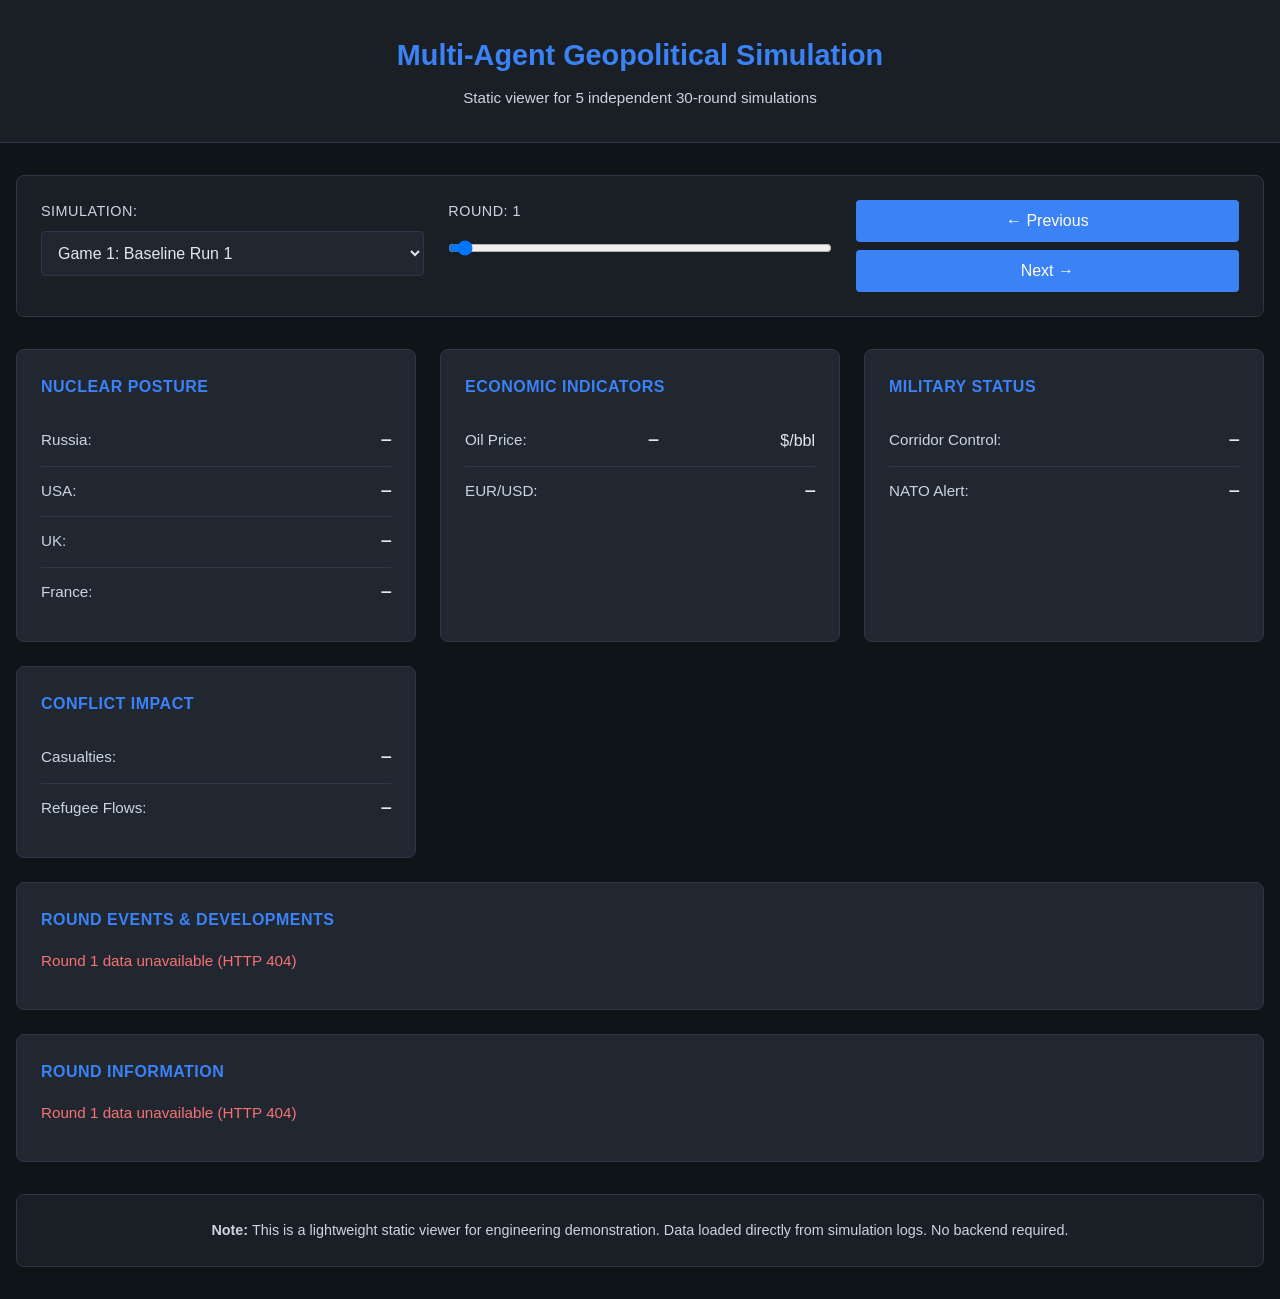
==== viewer_static_demo/index.html @ e7a1c347 "Add static GitHub Pages-compatible viewer - Static HTML/CSS/JS viewer in viewer_static_demo/ - Loads" ====
<!DOCTYPE html>
<html lang="en">
<head>
    <meta charset="UTF-8">
    <meta name="viewport" content="width=device-width, initial-scale=1.0">
    <title>WarGame Simulation Viewer</title>
    <link rel="stylesheet" href="style.css">
</head>
<body>
    <header>
        <h1>Multi-Agent Geopolitical Simulation</h1>
        <p>Static viewer for 5 independent 30-round simulations</p>
    </header>

    <div class="container">
        <section class="controls">
            <div class="control-group">
                <label for="gameSelect">Simulation:</label>
                <select id="gameSelect">
                    <option value="game_20260214_175118">Game 1: Baseline Run 1</option>
                    <option value="game_20260214_175116">Game 2: Baseline Run 2</option>
                    <option value="game_20260213_205400">Game 3: High-Escalation</option>
                    <option value="game_20260214_175117">Game 4: Baseline Run 3</option>
                    <option value="game_20260213_220004">Game 5: Extended (35 countries)</option>
                </select>
            </div>

            <div class="control-group">
                <label for="roundSlider">Round: <span id="roundDisplay">1</span></label>
                <input type="range" id="roundSlider" min="1" max="30" value="1">
            </div>

            <div class="control-group">
                <button id="prevBtn">← Previous</button>
                <button id="nextBtn">Next →</button>
            </div>
        </section>

        <section class="metrics-grid">
            <div class="card">
                <h3>Nuclear Posture</h3>
                <div class="metric-row">
                    <span>Russia:</span>
                    <strong id="nucRU">—</strong>
                </div>
                <div class="metric-row">
                    <span>USA:</span>
                    <strong id="nucUS">—</strong>
                </div>
                <div class="metric-row">
                    <span>UK:</span>
                    <strong id="nucGB">—</strong>
                </div>
                <div class="metric-row">
                    <span>France:</span>
                    <strong id="nucFR">—</strong>
                </div>
            </div>

            <div class="card">
                <h3>Economic Indicators</h3>
                <div class="metric-row">
                    <span>Oil Price:</span>
                    <strong id="oilPrice">—</strong> $/bbl
                </div>
                <div class="metric-row">
                    <span>EUR/USD:</span>
                    <strong id="eurUsd">—</strong>
                </div>
            </div>

            <div class="card">
                <h3>Military Status</h3>
                <div class="metric-row">
                    <span>Corridor Control:</span>
                    <strong id="corridor">—</strong>
                </div>
                <div class="metric-row">
                    <span>NATO Alert:</span>
                    <strong id="natolert">—</strong>
                </div>
            </div>

            <div class="card">
                <h3>Conflict Impact</h3>
                <div class="metric-row">
                    <span>Casualties:</span>
                    <strong id="casualties">—</strong>
                </div>
                <div class="metric-row">
                    <span>Refugee Flows:</span>
                    <strong id="refugees">—</strong>
                </div>
            </div>

            <div class="card wide">
                <h3>Round Events & Developments</h3>
                <div id="eventsPanel">
                    <p class="placeholder">Select a round to view events</p>
                </div>
            </div>

            <div class="card wide">
                <h3>Round Information</h3>
                <div id="roundInfo">
                    <p class="placeholder">Game time and status</p>
                </div>
            </div>
        </section>

        <section class="info">
            <p><strong>Note:</strong> This is a lightweight static viewer for engineering demonstration.
               Data loaded directly from simulation logs. No backend required.</p>
        </section>
    </div>

    <script src="app.js"></script>
</body>
</html>
---- viewer_static_demo/style.css ----
/* WarGame Static Viewer Styles */

:root {
    --bg-primary: #0f1419;
    --bg-secondary: #1a1f26;
    --bg-card: #212731;
    --border-color: #2d3748;
    --text-primary: #e2e8f0;
    --text-secondary: #cbd5e1;
    --accent: #3b82f6;
    --accent-alt: #8b5cf6;
}

* {
    margin: 0;
    padding: 0;
    box-sizing: border-box;
}

body {
    font-family: -apple-system, BlinkMacSystemFont, 'Segoe UI', 'Roboto', sans-serif;
    background-color: var(--bg-primary);
    color: var(--text-primary);
    line-height: 1.6;
}

header {
    background-color: var(--bg-secondary);
    border-bottom: 1px solid var(--border-color);
    padding: 2rem 1rem;
    text-align: center;
}

header h1 {
    font-size: 1.8rem;
    font-weight: 600;
    margin-bottom: 0.5rem;
    color: var(--accent);
}

header p {
    color: var(--text-secondary);
    font-size: 0.95rem;
}

.container {
    max-width: 1400px;
    margin: 0 auto;
    padding: 2rem 1rem;
}

/* Controls Section */
.controls {
    background-color: var(--bg-secondary);
    border: 1px solid var(--border-color);
    border-radius: 8px;
    padding: 1.5rem;
    margin-bottom: 2rem;
    display: grid;
    grid-template-columns: repeat(auto-fit, minmax(250px, 1fr));
    gap: 1.5rem;
}

.control-group {
    display: flex;
    flex-direction: column;
    gap: 0.5rem;
}

.control-group label {
    font-size: 0.9rem;
    font-weight: 500;
    color: var(--text-secondary);
    text-transform: uppercase;
    letter-spacing: 0.5px;
}

.control-group select,
.control-group input[type="range"],
.control-group button {
    padding: 0.75rem;
    border: 1px solid var(--border-color);
    border-radius: 4px;
    background-color: var(--bg-card);
    color: var(--text-primary);
    font-size: 1rem;
    cursor: pointer;
}

.control-group select:hover,
.control-group select:focus {
    border-color: var(--accent);
    outline: none;
}

.control-group input[type="range"] {
    padding: 0.5rem;
    cursor: pointer;
}

.control-group button {
    background-color: var(--accent);
    color: white;
    font-weight: 500;
    border: none;
    transition: background-color 0.2s;
}

.control-group button:hover {
    background-color: var(--accent-alt);
}

.control-group button:disabled {
    opacity: 0.5;
    cursor: not-allowed;
}

/* Metrics Grid */
.metrics-grid {
    display: grid;
    grid-template-columns: repeat(auto-fit, minmax(300px, 1fr));
    gap: 1.5rem;
    margin-bottom: 2rem;
}

.card {
    background-color: var(--bg-card);
    border: 1px solid var(--border-color);
    border-radius: 8px;
    padding: 1.5rem;
}

.card.wide {
    grid-column: 1 / -1;
}

.card h3 {
    font-size: 1rem;
    font-weight: 600;
    color: var(--accent);
    margin-bottom: 1rem;
    text-transform: uppercase;
    letter-spacing: 0.5px;
}

.metric-row {
    display: flex;
    justify-content: space-between;
    padding: 0.75rem 0;
    border-bottom: 1px solid var(--border-color);
}

.metric-row:last-child {
    border-bottom: none;
}

.metric-row span {
    color: var(--text-secondary);
    font-size: 0.95rem;
}

.metric-row strong {
    color: var(--text-primary);
    font-weight: 600;
    font-family: 'Courier New', monospace;
}

/* Events Panel */
#eventsPanel,
#roundInfo {
    color: var(--text-secondary);
    font-size: 0.95rem;
}

#eventsPanel p,
#roundInfo p {
    margin-bottom: 0.75rem;
}

#eventsPanel strong,
#roundInfo strong {
    color: var(--text-primary);
    display: block;
    margin-top: 1rem;
    margin-bottom: 0.5rem;
}

#eventsPanel strong:first-child,
#roundInfo strong:first-child {
    margin-top: 0;
}

/* Placeholder & Error States */
.placeholder {
    color: var(--text-secondary);
    font-style: italic;
}

.error {
    color: #f87171;
    font-weight: 500;
}

/* Info Section */
.info {
    background-color: var(--bg-secondary);
    border: 1px solid var(--border-color);
    border-radius: 8px;
    padding: 1.5rem;
    text-align: center;
    color: var(--text-secondary);
    font-size: 0.9rem;
}

/* Responsive */
@media (max-width: 768px) {
    header {
        padding: 1.5rem 1rem;
    }

    header h1 {
        font-size: 1.4rem;
    }

    .container {
        padding: 1rem;
    }

    .controls {
        grid-template-columns: 1fr;
        gap: 1rem;
    }

    .metrics-grid {
        grid-template-columns: 1fr;
        gap: 1rem;
    }

    .metric-row {
        padding: 0.5rem 0;
    }
}

/* Scrollbar styling (optional) */
::-webkit-scrollbar {
    width: 8px;
    height: 8px;
}

::-webkit-scrollbar-track {
    background: var(--bg-secondary);
}

::-webkit-scrollbar-thumb {
    background: var(--border-color);
    border-radius: 4px;
}

::-webkit-scrollbar-thumb:hover {
    background: var(--accent);
}
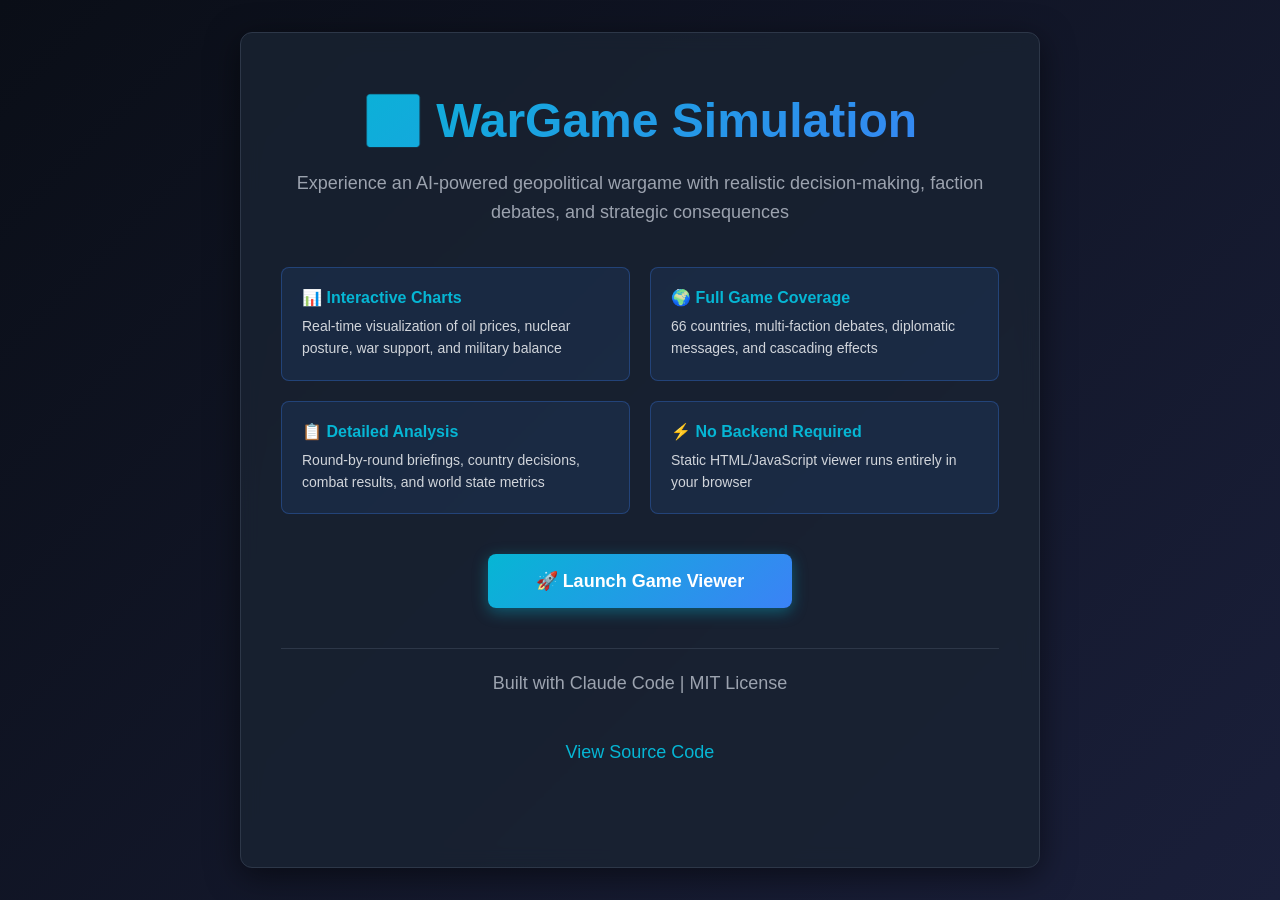
==== commit 18fea577: "Add demo section and GitHub Pages setup - Fix remote URL to multi-agent-simulation-engine repo - Add" ====
--- a/viewer_static_demo/index.html
+++ b/viewer_static_demo/index.html
@@ -1,119 +1,130 @@
 <!DOCTYPE html>
 <html lang="en">
 <head>
-    <meta charset="UTF-8">
-    <meta name="viewport" content="width=device-width, initial-scale=1.0">
-    <title>WarGame Simulation Viewer</title>
-    <link rel="stylesheet" href="style.css">
+  <meta charset="UTF-8">
+  <meta name="viewport" content="width=device-width, initial-scale=1.0">
+  <title>WarGame Simulation Viewer - Interactive Demo</title>
+  <style>
+    * { margin: 0; padding: 0; box-sizing: border-box; }
+    body {
+      font-family: -apple-system, BlinkMacSystemFont, 'Segoe UI', Roboto, sans-serif;
+      background: linear-gradient(135deg, #0a0e17 0%, #1a1f3a 100%);
+      color: #e5e7eb;
+      min-height: 100vh;
+      display: flex;
+      align-items: center;
+      justify-content: center;
+      padding: 20px;
+    }
+    .container {
+      max-width: 800px;
+      background: rgba(26, 35, 50, 0.8);
+      border: 1px solid #2d3748;
+      border-radius: 12px;
+      padding: 60px 40px;
+      backdrop-filter: blur(10px);
+      box-shadow: 0 8px 32px rgba(0, 0, 0, 0.5);
+      text-align: center;
+    }
+    h1 {
+      font-size: 48px;
+      margin-bottom: 20px;
+      background: linear-gradient(135deg, #06b6d4 0%, #3b82f6 100%);
+      -webkit-background-clip: text;
+      -webkit-text-fill-color: transparent;
+      background-clip: text;
+    }
+    p {
+      font-size: 18px;
+      color: #9ca3af;
+      margin-bottom: 40px;
+      line-height: 1.6;
+    }
+    .features {
+      display: grid;
+      grid-template-columns: 1fr 1fr;
+      gap: 20px;
+      margin-bottom: 40px;
+      text-align: left;
+    }
+    .feature {
+      padding: 20px;
+      background: rgba(59, 130, 246, 0.1);
+      border: 1px solid rgba(59, 130, 246, 0.3);
+      border-radius: 8px;
+    }
+    .feature strong {
+      color: #06b6d4;
+      display: block;
+      margin-bottom: 8px;
+    }
+    .feature p {
+      font-size: 14px;
+      margin: 0;
+      color: #d1d5db;
+    }
+    .cta-button {
+      display: inline-block;
+      padding: 16px 48px;
+      background: linear-gradient(135deg, #06b6d4 0%, #3b82f6 100%);
+      color: white;
+      text-decoration: none;
+      border-radius: 8px;
+      font-size: 18px;
+      font-weight: 600;
+      transition: all 0.3s ease;
+      border: none;
+      cursor: pointer;
+      box-shadow: 0 4px 15px rgba(6, 182, 212, 0.4);
+    }
+    .cta-button:hover {
+      transform: translateY(-2px);
+      box-shadow: 0 6px 20px rgba(6, 182, 212, 0.6);
+    }
+    .footer {
+      margin-top: 40px;
+      padding-top: 20px;
+      border-top: 1px solid #2d3748;
+      font-size: 14px;
+      color: #6b7280;
+    }
+    @media (max-width: 600px) {
+      .container { padding: 40px 20px; }
+      h1 { font-size: 32px; }
+      .features { grid-template-columns: 1fr; }
+    }
+  </style>
 </head>
 <body>
-    <header>
-        <h1>Multi-Agent Geopolitical Simulation</h1>
-        <p>Static viewer for 5 independent 30-round simulations</p>
-    </header>
+  <div class="container">
+    <h1>⚛️ WarGame Simulation</h1>
+    <p>Experience an AI-powered geopolitical wargame with realistic decision-making, faction debates, and strategic consequences</p>
 
-    <div class="container">
-        <section class="controls">
-            <div class="control-group">
-                <label for="gameSelect">Simulation:</label>
-                <select id="gameSelect">
-                    <option value="game_20260214_175118">Game 1: Baseline Run 1</option>
-                    <option value="game_20260214_175116">Game 2: Baseline Run 2</option>
-                    <option value="game_20260213_205400">Game 3: High-Escalation</option>
-                    <option value="game_20260214_175117">Game 4: Baseline Run 3</option>
-                    <option value="game_20260213_220004">Game 5: Extended (35 countries)</option>
-                </select>
-            </div>
-
-            <div class="control-group">
-                <label for="roundSlider">Round: <span id="roundDisplay">1</span></label>
-                <input type="range" id="roundSlider" min="1" max="30" value="1">
-            </div>
-
-            <div class="control-group">
-                <button id="prevBtn">← Previous</button>
-                <button id="nextBtn">Next →</button>
-            </div>
-        </section>
-
-        <section class="metrics-grid">
-            <div class="card">
-                <h3>Nuclear Posture</h3>
-                <div class="metric-row">
-                    <span>Russia:</span>
-                    <strong id="nucRU">—</strong>
-                </div>
-                <div class="metric-row">
-                    <span>USA:</span>
-                    <strong id="nucUS">—</strong>
-                </div>
-                <div class="metric-row">
-                    <span>UK:</span>
-                    <strong id="nucGB">—</strong>
-                </div>
-                <div class="metric-row">
-                    <span>France:</span>
-                    <strong id="nucFR">—</strong>
-                </div>
-            </div>
-
-            <div class="card">
-                <h3>Economic Indicators</h3>
-                <div class="metric-row">
-                    <span>Oil Price:</span>
-                    <strong id="oilPrice">—</strong> $/bbl
-                </div>
-                <div class="metric-row">
-                    <span>EUR/USD:</span>
-                    <strong id="eurUsd">—</strong>
-                </div>
-            </div>
-
-            <div class="card">
-                <h3>Military Status</h3>
-                <div class="metric-row">
-                    <span>Corridor Control:</span>
-                    <strong id="corridor">—</strong>
-                </div>
-                <div class="metric-row">
-                    <span>NATO Alert:</span>
-                    <strong id="natolert">—</strong>
-                </div>
-            </div>
-
-            <div class="card">
-                <h3>Conflict Impact</h3>
-                <div class="metric-row">
-                    <span>Casualties:</span>
-                    <strong id="casualties">—</strong>
-                </div>
-                <div class="metric-row">
-                    <span>Refugee Flows:</span>
-                    <strong id="refugees">—</strong>
-                </div>
-            </div>
-
-            <div class="card wide">
-                <h3>Round Events & Developments</h3>
-                <div id="eventsPanel">
-                    <p class="placeholder">Select a round to view events</p>
-                </div>
-            </div>
-
-            <div class="card wide">
-                <h3>Round Information</h3>
-                <div id="roundInfo">
-                    <p class="placeholder">Game time and status</p>
-                </div>
-            </div>
-        </section>
-
-        <section class="info">
-            <p><strong>Note:</strong> This is a lightweight static viewer for engineering demonstration.
-               Data loaded directly from simulation logs. No backend required.</p>
-        </section>
+    <div class="features">
+      <div class="feature">
+        <strong>📊 Interactive Charts</strong>
+        <p>Real-time visualization of oil prices, nuclear posture, war support, and military balance</p>
+      </div>
+      <div class="feature">
+        <strong>🌍 Full Game Coverage</strong>
+        <p>66 countries, multi-faction debates, diplomatic messages, and cascading effects</p>
+      </div>
+      <div class="feature">
+        <strong>📋 Detailed Analysis</strong>
+        <p>Round-by-round briefings, country decisions, combat results, and world state metrics</p>
+      </div>
+      <div class="feature">
+        <strong>⚡ No Backend Required</strong>
+        <p>Static HTML/JavaScript viewer runs entirely in your browser</p>
+      </div>
     </div>
 
-    <script src="app.js"></script>
+    <a href="production.html" class="cta-button">🚀 Launch Game Viewer</a>
+
+    <div class="footer">
+      <p>Built with Claude Code | MIT License</p>
+      <p><a href="https://github.com/RomanTsisyk/multi-agent-simulation-engine" style="color: #06b6d4; text-decoration: none;">View Source Code</a></p>
+    </div>
+  </div>
 </body>
 </html>
